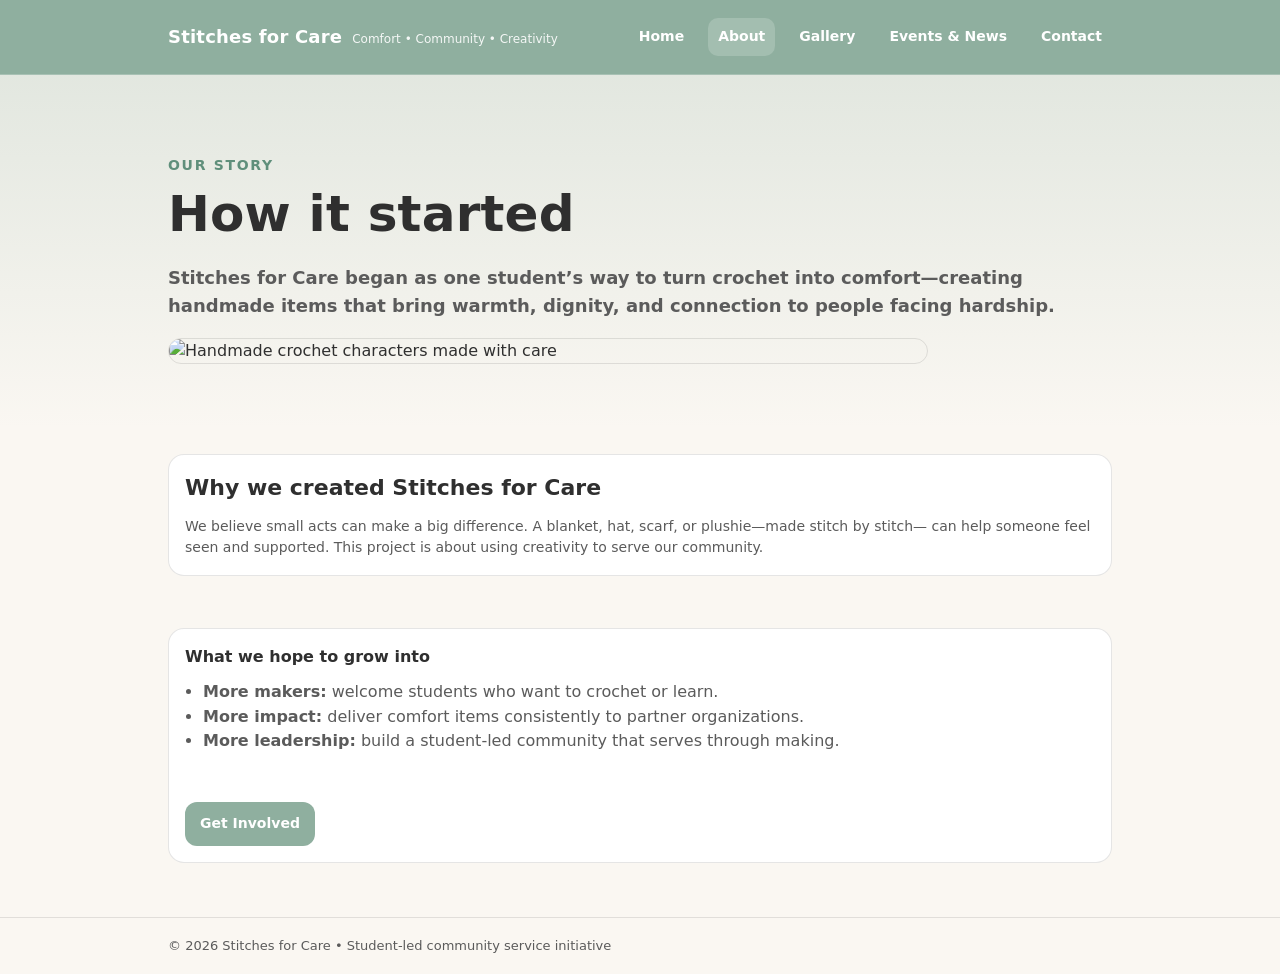
==== about.html @ 2cfb10c6 "Update about.html" ====
<!DOCTYPE html>
<html lang="en">
<head>
  <meta charset="UTF-8" />
  <meta name="viewport" content="width=device-width, initial-scale=1" />
  <title>About | Stitches for Care</title>
  <link rel="stylesheet" href="styles.css" />
</head>
<body>
  <div class="topbar">
    <div class="container">
      <div class="nav">
        <a class="brand" href="index.html">
          <strong>Stitches for Care</strong>
          <span>Comfort • Community • Creativity</span>
        </a>
        <nav class="links">
          <a href="index.html">Home</a>
          <a href="about.html" aria-current="page">About</a>
          <a href="gallery.html">Gallery</a>
          <a href="news.html">Events & News</a>
          <a href="contact.html">Contact</a>
        </nav>
      </div>
    </div>
  </div>

  <!-- Hero: same class as Home, but now with image -->
  <section class="hero heroAbout">
    <div class="container">
      <div class="kicker">Our story</div>
      <h1>How it started</h1>
      <p>
        Stitches for Care began as one student’s way to turn crochet into comfort—creating handmade items
        that bring warmth, dignity, and connection to people facing hardship.
      </p>

      <!-- Added image for About hero -->
      <div class="heroMedia">
        <img
          src="imges/about-hero.jpg"
          alt="Handmade crochet characters made with care"
          class="heroImg"
        />
      </div>
    </div>
  </section>

  <section class="section">
    <div class="container">
      <div class="card">
        <h2>Why we created Stitches for Care</h2>
        <p>
          We believe small acts can make a big difference. A blanket, hat, scarf, or plushie—made stitch by stitch—
          can help someone feel seen and supported. This project is about using creativity to serve our community.
        </p>
      </div>
    </div>
  </section>

  <section class="section">
    <div class="container">
      <div class="card">
        <h3>What we hope to grow into</h3>
        <ul class="list">
          <li><strong>More makers:</strong> welcome students who want to crochet or learn.</li>
          <li><strong>More impact:</strong> deliver comfort items consistently to partner organizations.</li>
          <li><strong>More leadership:</strong> build a student-led community that serves through making.</li>
        </ul>

        <div class="ctaRow">
          <a href="contact.html" class="btn primary">Get Involved</a>
        </div>
      </div>
    </div>
  </section>

  <footer class="footer">
    <div class="container">
      <div>© 2026 Stitches for Care • Student-led community service initiative</div>
    </div>
  </footer>
</body>
</html>
---- styles.css ----
:root{
  --bg:#FAF7F2;
  --ink:#2F2F2F;
  --muted:#5B5B5B;
  --brand:#8FAF9F;
  --brand2:#E7D7C8;
  --card:#FFFFFF;
  --line:rgba(47,47,47,.12);
}

*{box-sizing:border-box;}
html,body{margin:0;padding:0;}
body{
  font-family: system-ui, -apple-system, Segoe UI, Roboto, Arial, sans-serif;
  background:var(--bg);
  color:var(--ink);
  line-height:1.55;
}

a{color:inherit;}
.container{max-width:980px;margin:0 auto;padding:0 18px;}

.topbar{
  background:var(--brand);
  color:#fff;
  position:sticky; top:0; z-index:10;
  border-bottom:1px solid rgba(255,255,255,.22);
}
.nav{
  display:flex; align-items:center; justify-content:space-between;
  gap:14px; padding:18px 0;
}
.brand{
  display:flex; align-items:baseline; gap:10px; text-decoration:none;
}
.brand strong{font-size:18px; letter-spacing:.2px;}
.brand span{font-size:12px; opacity:.9;}
.links{display:flex; gap:14px; flex-wrap:wrap;}
.links a{
  color:#fff; text-decoration:none; font-weight:600; font-size:14px;
  padding:8px 10px; border-radius:10px;
}
.links a[aria-current="page"], .links a:hover{
  background:rgba(255,255,255,.18);
}

.hero{
  padding:80px 0 64px;
  background: linear-gradient(180deg, rgba(143,175,159,.22), rgba(250,247,242,0));
}
.hero h1{margin:0 0 10px; font-size:50px; letter-spacing:.2px;}
.hero p{margin:0; color:var(--muted); font-weight:700; font-size:18px;}
.hero .ctaRow{margin-top:18px; display:flex; gap:12px; flex-wrap:wrap;}
.btn{
  display:inline-block; text-decoration:none;
  padding:10px 14px; border-radius:12px;
  border:1px solid var(--line);
  background:#fff; font-weight:700; font-size:14px;
}
.btn.primary{
  background:var(--brand);
  color:#fff; border-color:rgba(255,255,255,.0);
}
.btn:hover{transform:translateY(-1px); transition:.12s ease;}

.section{padding:26px 0;}
.section h2{margin:0 0 10px; font-size:22px;}
.section p{margin:0 0 10px; color:var(--muted);}
.ctaRow {margin-top: 48px !important;} 
.cardGrid{
  display:grid; gap:14px;
  grid-template-columns: repeat(12, 1fr);
}
.card{
  background:var(--card);
  border:1px solid var(--line);
  border-radius:16px;
  padding:16px;
}
.card h3{margin:0 0 6px; font-size:16px;}
.card p{margin:0; color:var(--muted); font-size:14px;}
.span4{grid-column: span 4;}
.span6{grid-column: span 6;}
.span12{grid-column: span 12;}

.badge{
  display:inline-block;
  padding:5px 10px;
  border-radius:999px;
  background:rgba(143,175,159,.18);
  border:1px solid rgba(143,175,159,.35);
  font-size:12px; font-weight:700; color:#2d4c3f;
}

.galleryGrid{
  display:grid; gap:14px;
  grid-template-columns: repeat(12, 1fr);
}
.ph{
  grid-column: span 4;
  aspect-ratio: 4 / 3;
  border-radius:16px;
  border:1px solid var(--line);
  background:
    linear-gradient(135deg, rgba(143,175,159,.35), rgba(231,215,200,.55));
  display:flex; align-items:center; justify-content:center;
  color:#2d4c3f; font-weight:800;
}

.list{
  margin:10px 0 0;
  padding-left:18px;
  color:var(--muted);
}
.kicker{color:#5f8f7b; font-weight:700; font-size:14px; letter-spacing:.12em; text-transform:uppercase;}

.footer{
  margin-top:28px;
  border-top:1px solid var(--line);
  padding:18px 0;
  color:var(--muted);
  font-size:13px;
}

.form{
  display:grid; gap:12px; max-width:640px;
}
label{font-weight:700; font-size:13px;}
input, textarea{
  width:100%;
  padding:10px 12px;
  border-radius:12px;
  border:1px solid var(--line);
  background:#fff;
  font:inherit;
}
textarea{min-height:140px; resize:vertical;}
.note{font-size:13px; color:var(--muted);}

@media (max-width: 820px){
  .hero h1{font-size:30px;}
  .span4{grid-column: span 12;}
  .span6{grid-column: span 12;}
  .ph{grid-column: span 6;}
}
@media (max-width: 520px){
  .ph{grid-column: span 12;}
  .links a{padding:8px 8px;}
}

/* Hero image (optional): add an image file at images/hero.jpg and it will show automatically */
.hero.hasImage{
  background:
    linear-gradient(180deg, rgba(47,47,47,.25), rgba(250,247,242,0) 70%),
    url("images/hero.jpg");
  background-size: cover;
  background-position: center;
  color:#fff;
}
.hero.hasImage p{color:rgba(255,255,255,.92);}
.hero.hasImage .kicker{color:rgba(255,255,255,.92);}

.heroAbout .heroMedia{
  margin-top: 18px;
}

.heroAbout .heroImg{
  width: 100%;
  max-width: 760px;
  height: auto;
  display: block;
  border-radius: 16px;
  border: 1px solid var(--line);
}
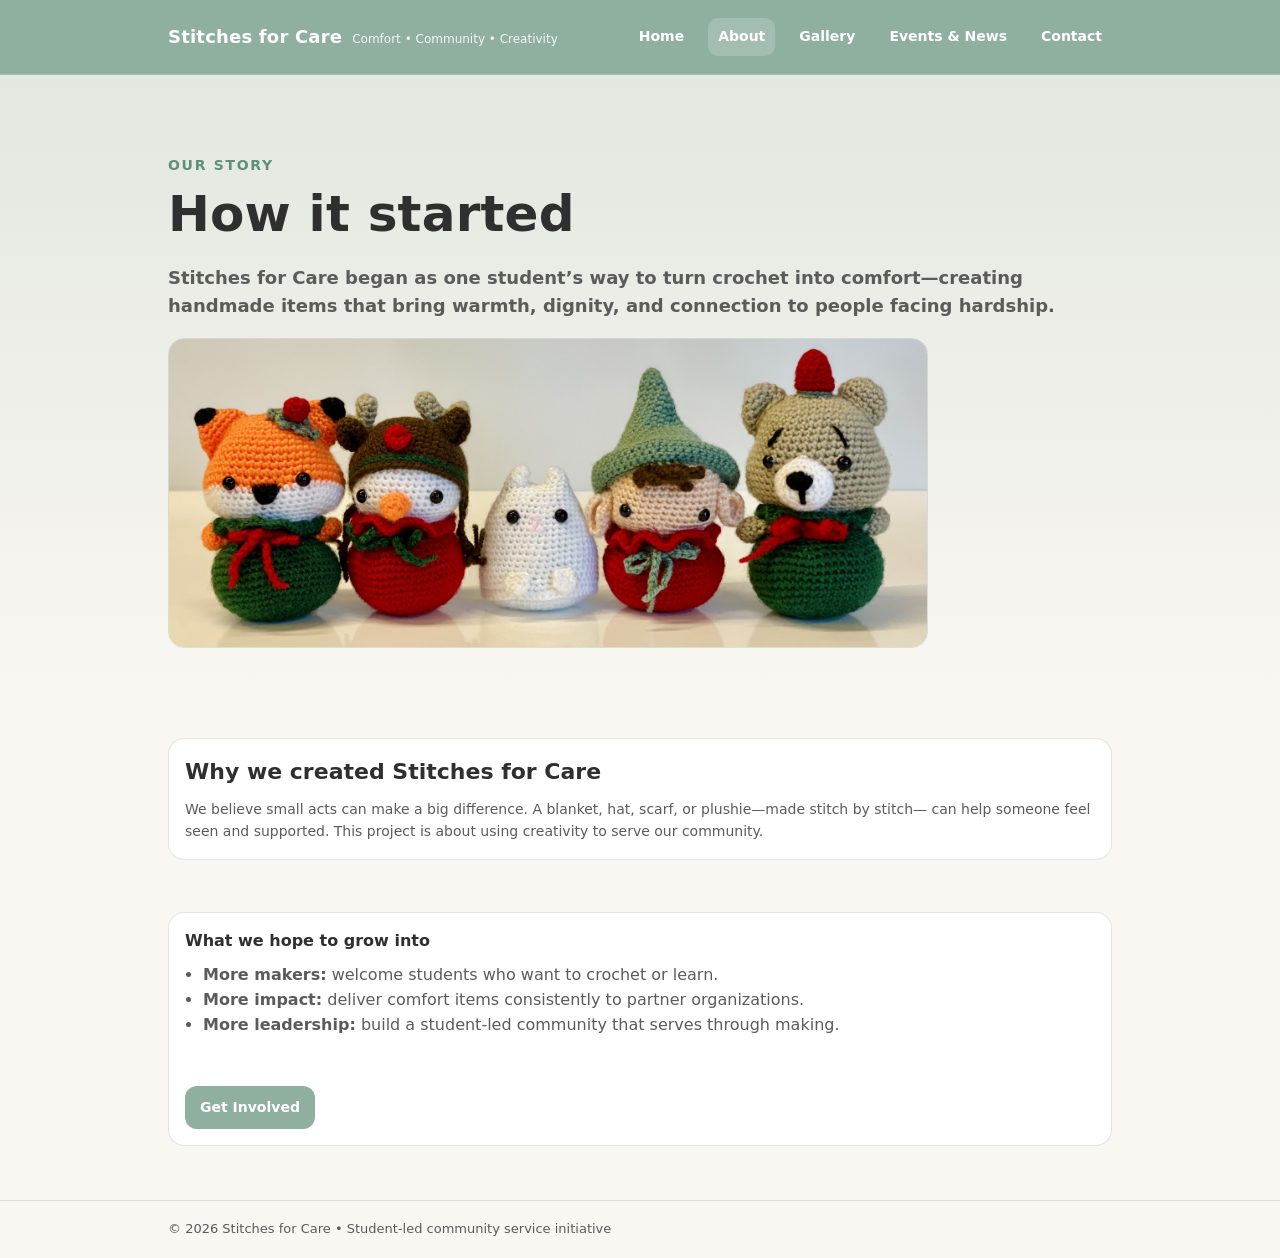
==== commit bc8dac45: "Update about.html" ====
--- a/about.html
+++ b/about.html
@@ -38,7 +38,7 @@
       <!-- Added image for About hero -->
       <div class="heroMedia">
         <img
-          src="imges/about-hero.jpg"
+          src="images/about-hero.jpg"
           alt="Handmade crochet characters made with care"
           class="heroImg"
         />
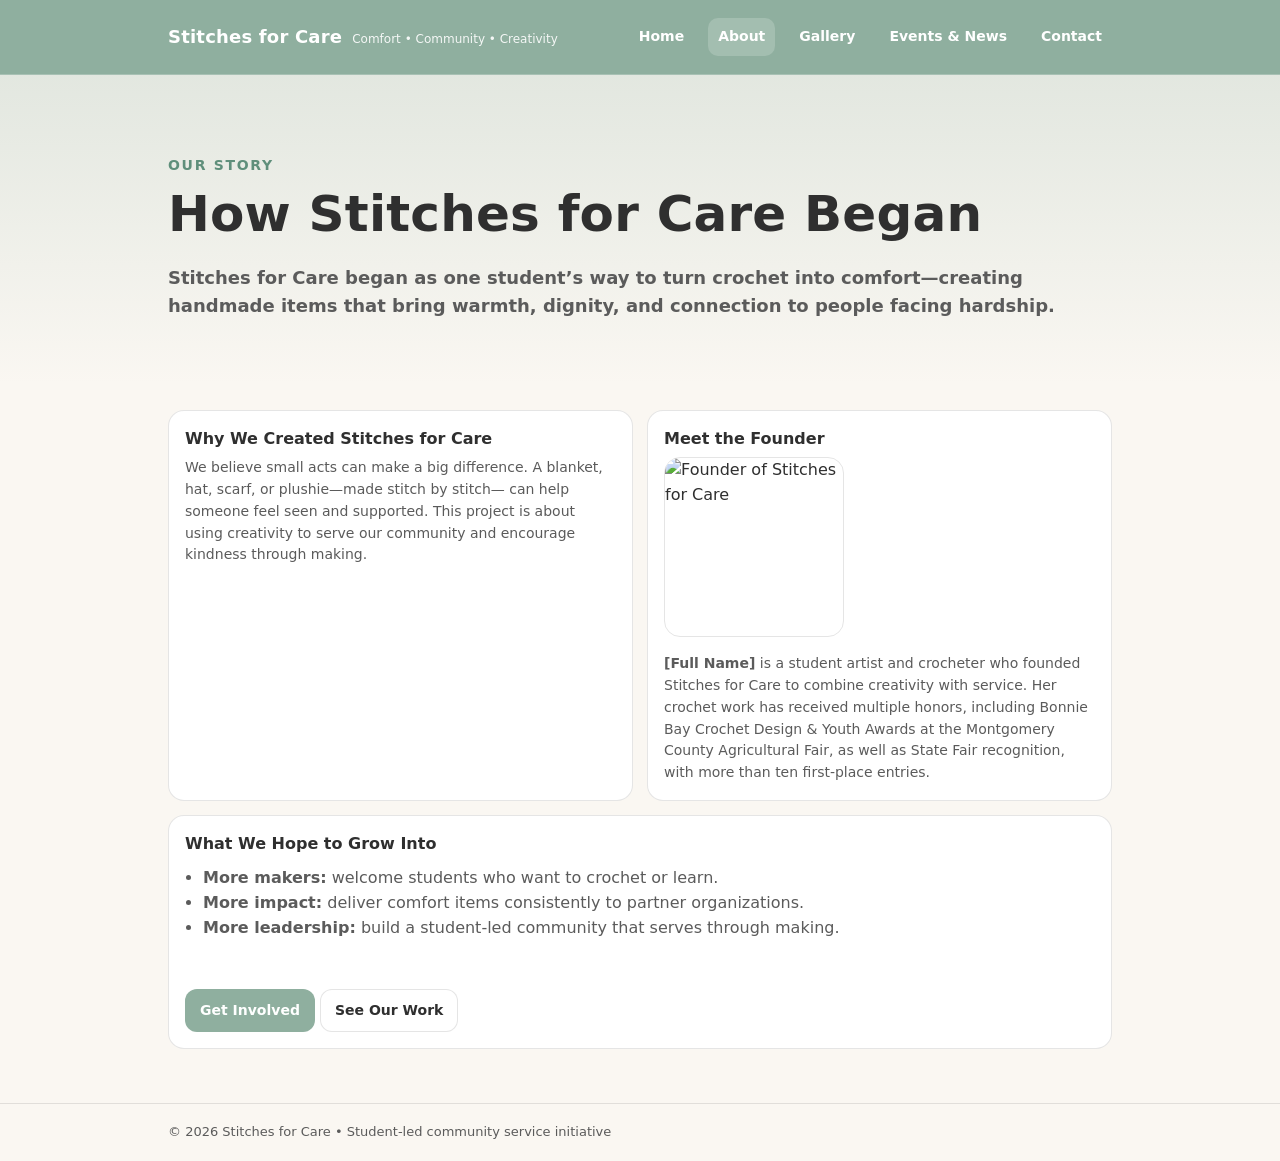
==== commit 66235988: "Update about.html" ====
--- a/about.html
+++ b/about.html
@@ -7,6 +7,8 @@
   <link rel="stylesheet" href="styles.css" />
 </head>
 <body>
+
+  <!-- Topbar (same as Home) -->
   <div class="topbar">
     <div class="container">
       <div class="nav">
@@ -25,61 +27,85 @@
     </div>
   </div>
 
-  <!-- Hero: same class as Home, but now with image -->
-  <section class="hero heroAbout">
+  <!-- Hero (text-first, consistent with Home) -->
+  <section class="hero">
     <div class="container">
       <div class="kicker">Our story</div>
-      <h1>How it started</h1>
+      <h1>How Stitches for Care Began</h1>
       <p>
         Stitches for Care began as one student’s way to turn crochet into comfort—creating handmade items
         that bring warmth, dignity, and connection to people facing hardship.
       </p>
+    </div>
+  </section>
 
-      <!-- Added image for About hero -->
-      <div class="heroMedia">
-        <img
-          src="images/about-hero.jpg"
-          alt="Handmade crochet characters made with care"
-          class="heroImg"
-        />
+  <!-- Story + Founder section -->
+  <section class="section">
+    <div class="container">
+      <div class="cardGrid">
+
+        <!-- Story -->
+        <div class="card span6">
+          <h3>Why We Created Stitches for Care</h3>
+          <p>
+            We believe small acts can make a big difference. A blanket, hat, scarf, or plushie—made stitch by stitch—
+            can help someone feel seen and supported. This project is about using creativity to serve our community
+            and encourage kindness through making.
+          </p>
+        </div>
+
+        <!-- Founder -->
+        <div class="card span6">
+          <h3>Meet the Founder</h3>
+
+          <div style="display:flex; gap:16px; align-items:flex-start; flex-wrap:wrap;">
+            <img
+              src="images/founder.jpg"
+              alt="Founder of Stitches for Care"
+              style="
+                width:180px;
+                aspect-ratio:1/1;
+                object-fit:cover;
+                border-radius:16px;
+                border:1px solid var(--line);
+                flex-shrink:0;
+              "
+            />
+
+            <p>
+              <strong>[Full Name]</strong> is a student artist and crocheter who founded Stitches for Care to
+              combine creativity with service. Her crochet work has received multiple honors, including
+              Bonnie Bay Crochet Design & Youth Awards at the Montgomery County Agricultural Fair, as well as
+              State Fair recognition, with more than ten first-place entries.
+            </p>
+          </div>
+        </div>
+
+        <!-- Vision -->
+        <div class="card span12">
+          <h3>What We Hope to Grow Into</h3>
+          <ul class="list">
+            <li><strong>More makers:</strong> welcome students who want to crochet or learn.</li>
+            <li><strong>More impact:</strong> deliver comfort items consistently to partner organizations.</li>
+            <li><strong>More leadership:</strong> build a student-led community that serves through making.</li>
+          </ul>
+
+          <div class="ctaRow">
+            <a href="contact.html" class="btn primary">Get Involved</a>
+            <a href="gallery.html" class="btn">See Our Work</a>
+          </div>
+        </div>
+
       </div>
     </div>
   </section>
 
-  <section class="section">
-    <div class="container">
-      <div class="card">
-        <h2>Why we created Stitches for Care</h2>
-        <p>
-          We believe small acts can make a big difference. A blanket, hat, scarf, or plushie—made stitch by stitch—
-          can help someone feel seen and supported. This project is about using creativity to serve our community.
-        </p>
-      </div>
-    </div>
-  </section>
-
-  <section class="section">
-    <div class="container">
-      <div class="card">
-        <h3>What we hope to grow into</h3>
-        <ul class="list">
-          <li><strong>More makers:</strong> welcome students who want to crochet or learn.</li>
-          <li><strong>More impact:</strong> deliver comfort items consistently to partner organizations.</li>
-          <li><strong>More leadership:</strong> build a student-led community that serves through making.</li>
-        </ul>
-
-        <div class="ctaRow">
-          <a href="contact.html" class="btn primary">Get Involved</a>
-        </div>
-      </div>
-    </div>
-  </section>
-
+  <!-- Footer -->
   <footer class="footer">
     <div class="container">
       <div>© 2026 Stitches for Care • Student-led community service initiative</div>
     </div>
   </footer>
+
 </body>
 </html>
-
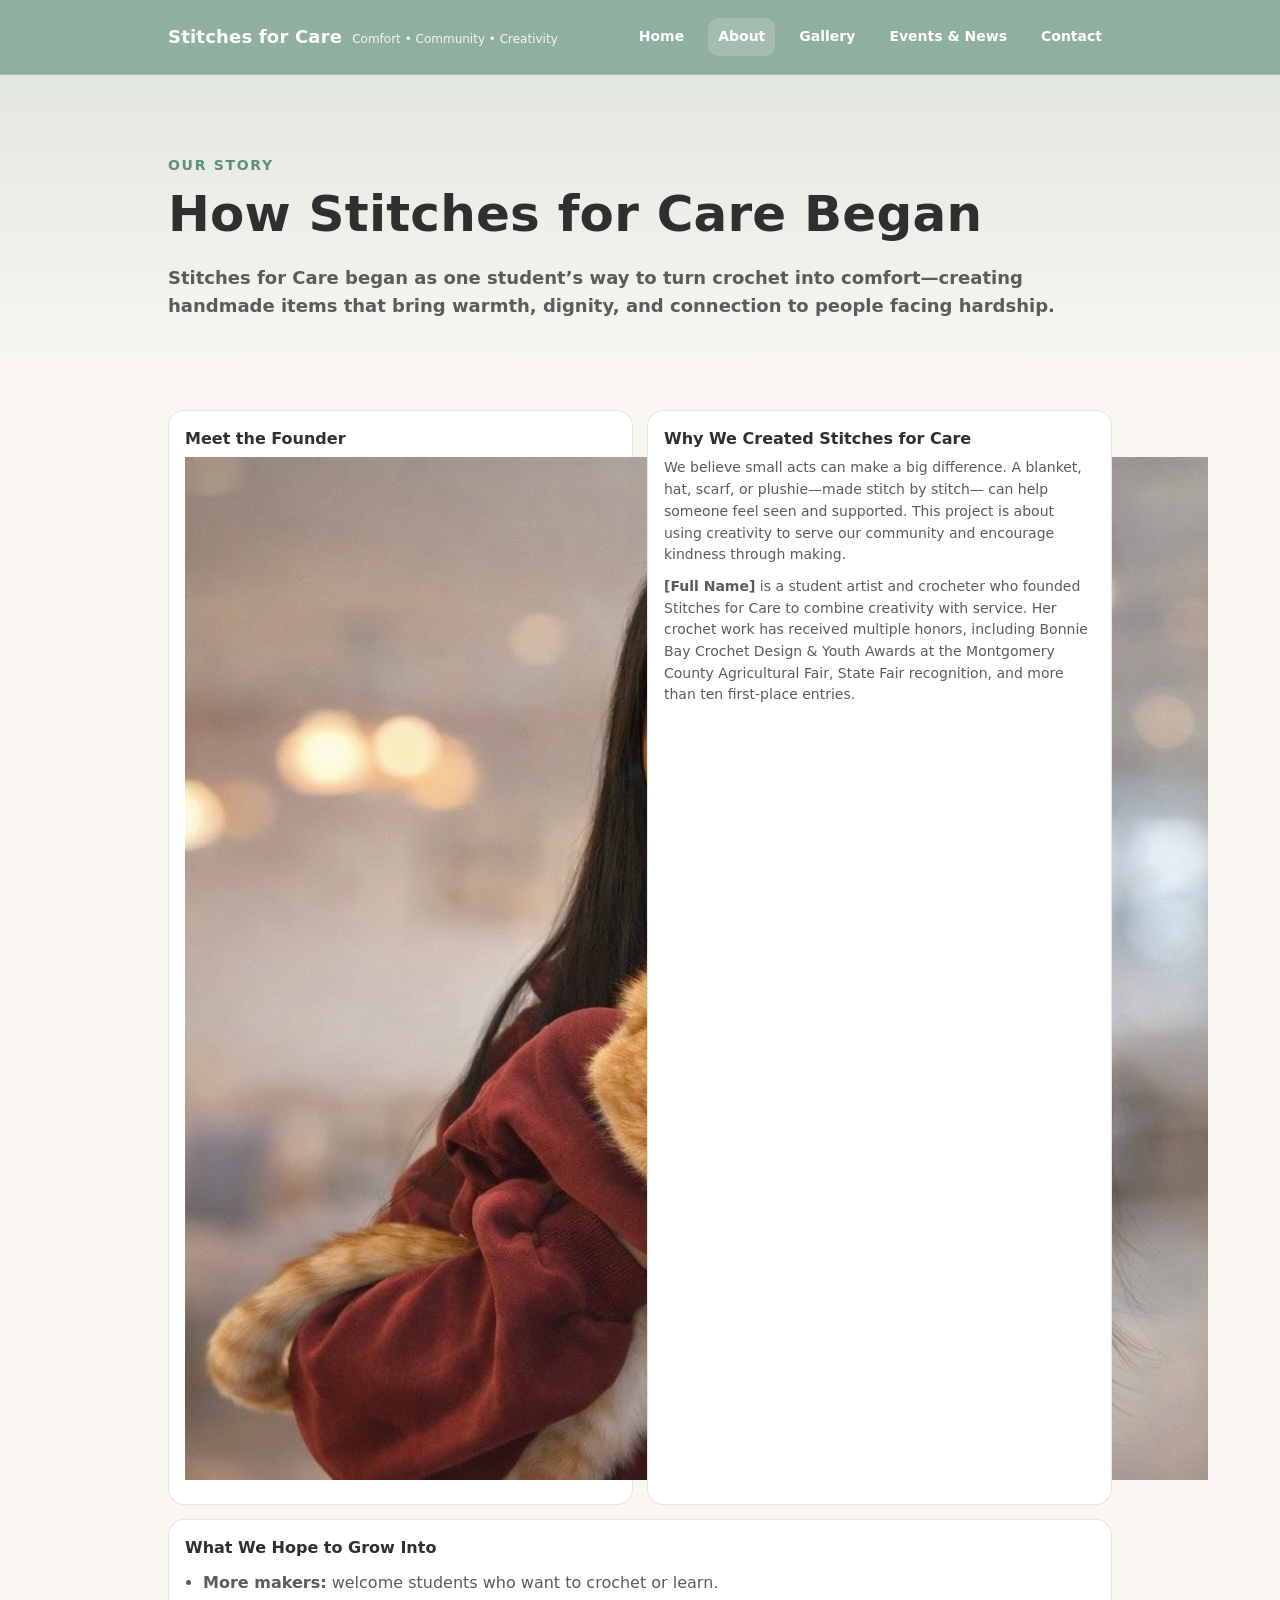
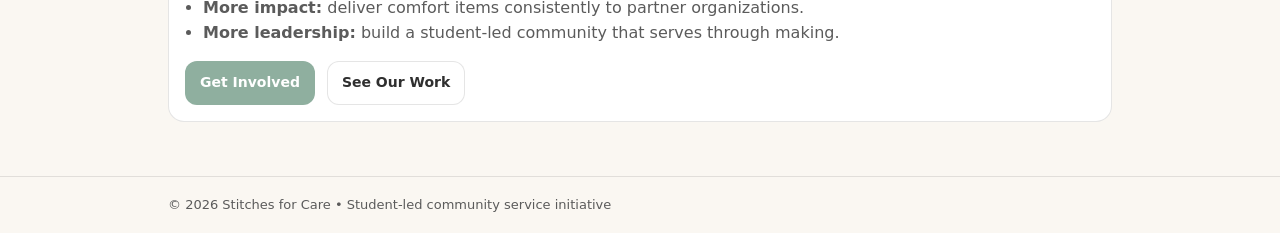
==== commit 0be62671: "Update about.html" ====
--- a/about.html
+++ b/about.html
@@ -41,45 +41,35 @@
 
   <!-- Story + Founder section -->
   <section class="section">
-    <div class="container">
-      <div class="cardGrid">
+  <div class="container">
+    <div class="cardGrid">
 
-        <!-- Story -->
-        <div class="card span6">
-          <h3>Why We Created Stitches for Care</h3>
-          <p>
-            We believe small acts can make a big difference. A blanket, hat, scarf, or plushie—made stitch by stitch—
-            can help someone feel seen and supported. This project is about using creativity to serve our community
-            and encourage kindness through making.
-          </p>
-        </div>
+      <!-- LEFT: Founder photo -->
+      <div class="card span6">
+        <h3>Meet the Founder</h3>
+        <img
+          src="images/founder.jpg"
+          alt="Founder of Stitches for Care"
+          class="founderImg"
+        />
+      </div>
 
-        <!-- Founder -->
-        <div class="card span6">
-          <h3>Meet the Founder</h3>
+      <!-- RIGHT: Story + intro combined -->
+      <div class="card span6">
+        <h3>Why We Created Stitches for Care</h3>
+        <p>
+          We believe small acts can make a big difference. A blanket, hat, scarf, or plushie—made stitch by stitch—
+          can help someone feel seen and supported. This project is about using creativity to serve our community
+          and encourage kindness through making.
+        </p>
 
-          <div style="display:flex; gap:16px; align-items:flex-start; flex-wrap:wrap;">
-            <img
-              src="images/founder.jpg"
-              alt="Founder of Stitches for Care"
-              style="
-                width:180px;
-                aspect-ratio:1/1;
-                object-fit:cover;
-                border-radius:16px;
-                border:1px solid var(--line);
-                flex-shrink:0;
-              "
-            />
-
-            <p>
-              <strong>[Full Name]</strong> is a student artist and crocheter who founded Stitches for Care to
-              combine creativity with service. Her crochet work has received multiple honors, including
-              Bonnie Bay Crochet Design & Youth Awards at the Montgomery County Agricultural Fair, as well as
-              State Fair recognition, with more than ten first-place entries.
-            </p>
-          </div>
-        </div>
+        <p style="margin-top:10px;">
+          <strong>[Full Name]</strong> is a student artist and crocheter who founded Stitches for Care to combine
+          creativity with service. Her crochet work has received multiple honors, including Bonnie Bay Crochet
+          Design & Youth Awards at the Montgomery County Agricultural Fair, State Fair recognition, and more than
+          ten first-place entries.
+        </p>
+      </div>
 
         <!-- Vision -->
         <div class="card span12">
--- a/styles.css
+++ b/styles.css
@@ -10,6 +10,7 @@
 
 *{box-sizing:border-box;}
 html,body{margin:0;padding:0;}
+
 body{
   font-family: system-ui, -apple-system, Segoe UI, Roboto, Arial, sans-serif;
   background:var(--bg);
@@ -20,6 +21,7 @@
 a{color:inherit;}
 .container{max-width:980px;margin:0 auto;padding:0 18px;}
 
+/* Top bar */
 .topbar{
   background:var(--brand);
   color:#fff;
@@ -44,111 +46,22 @@
   background:rgba(255,255,255,.18);
 }
 
+/* Hero */
 .hero{
   padding:80px 0 64px;
   background: linear-gradient(180deg, rgba(143,175,159,.22), rgba(250,247,242,0));
 }
 .hero h1{margin:0 0 10px; font-size:50px; letter-spacing:.2px;}
 .hero p{margin:0; color:var(--muted); font-weight:700; font-size:18px;}
-.hero .ctaRow{margin-top:18px; display:flex; gap:12px; flex-wrap:wrap;}
-.btn{
-  display:inline-block; text-decoration:none;
-  padding:10px 14px; border-radius:12px;
-  border:1px solid var(--line);
-  background:#fff; font-weight:700; font-size:14px;
-}
-.btn.primary{
-  background:var(--brand);
-  color:#fff; border-color:rgba(255,255,255,.0);
-}
-.btn:hover{transform:translateY(-1px); transition:.12s ease;}
-
-.section{padding:26px 0;}
-.section h2{margin:0 0 10px; font-size:22px;}
-.section p{margin:0 0 10px; color:var(--muted);}
-.ctaRow {margin-top: 48px !important;} 
-.cardGrid{
-  display:grid; gap:14px;
-  grid-template-columns: repeat(12, 1fr);
-}
-.card{
-  background:var(--card);
-  border:1px solid var(--line);
-  border-radius:16px;
-  padding:16px;
-}
-.card h3{margin:0 0 6px; font-size:16px;}
-.card p{margin:0; color:var(--muted); font-size:14px;}
-.span4{grid-column: span 4;}
-.span6{grid-column: span 6;}
-.span12{grid-column: span 12;}
-
-.badge{
-  display:inline-block;
-  padding:5px 10px;
-  border-radius:999px;
-  background:rgba(143,175,159,.18);
-  border:1px solid rgba(143,175,159,.35);
-  font-size:12px; font-weight:700; color:#2d4c3f;
-}
-
-.galleryGrid{
-  display:grid; gap:14px;
-  grid-template-columns: repeat(12, 1fr);
-}
-.ph{
-  grid-column: span 4;
-  aspect-ratio: 4 / 3;
-  border-radius:16px;
-  border:1px solid var(--line);
-  background:
-    linear-gradient(135deg, rgba(143,175,159,.35), rgba(231,215,200,.55));
-  display:flex; align-items:center; justify-content:center;
-  color:#2d4c3f; font-weight:800;
-}
-
-.list{
-  margin:10px 0 0;
-  padding-left:18px;
-  color:var(--muted);
-}
-.kicker{color:#5f8f7b; font-weight:700; font-size:14px; letter-spacing:.12em; text-transform:uppercase;}
-
-.footer{
-  margin-top:28px;
-  border-top:1px solid var(--line);
-  padding:18px 0;
-  color:var(--muted);
-  font-size:13px;
-}
-
-.form{
-  display:grid; gap:12px; max-width:640px;
-}
-label{font-weight:700; font-size:13px;}
-input, textarea{
-  width:100%;
-  padding:10px 12px;
-  border-radius:12px;
-  border:1px solid var(--line);
-  background:#fff;
-  font:inherit;
-}
-textarea{min-height:140px; resize:vertical;}
-.note{font-size:13px; color:var(--muted);}
-
-@media (max-width: 820px){
-  .hero h1{font-size:30px;}
-  .span4{grid-column: span 12;}
-  .span6{grid-column: span 12;}
-  .ph{grid-column: span 6;}
-}
-@media (max-width: 520px){
-  .ph{grid-column: span 12;}
-  .links a{padding:8px 8px;}
-}
-
-/* Hero image (optional): add an image file at images/hero.jpg and it will show automatically */
+.kicker{
+  color:#5f8f7b;
+  font-weight:700;
+  font-size:14px;
+  letter-spacing:.12em;
+  text-transform:uppercase;
+}
+
+/* Optional Home hero image background */
 .hero.hasImage{
   background:
     linear-gradient(180deg, rgba(47,47,47,.25), rgba(250,247,242,0) 70%),
@@ -160,15 +73,166 @@
 .hero.hasImage p{color:rgba(255,255,255,.92);}
 .hero.hasImage .kicker{color:rgba(255,255,255,.92);}
 
-.heroAbout .heroMedia{
-  margin-top: 18px;
-}
-
-.heroAbout .heroImg{
-  width: 100%;
-  max-width: 760px;
-  height: auto;
-  display: block;
-  border-radius: 16px;
-  border: 1px solid var(--line);
-}
+/* Sections / cards */
+.section{padding:26px 0;}
+.section h2{margin:0 0 10px; font-size:22px;}
+.section p{margin:0 0 10px; color:var(--muted);}
+
+.cardGrid{
+  display:grid; gap:14px;
+  grid-template-columns: repeat(12, 1fr);
+}
+.card{
+  background:var(--card);
+  border:1px solid var(--line);
+  border-radius:16px;
+  padding:16px;
+}
+.card h3{margin:0 0 6px; font-size:16px;}
+.card p{margin:0; color:var(--muted); font-size:14px;}
+
+.span4{grid-column: span 4;}
+.span6{grid-column: span 6;}
+.span12{grid-column: span 12;}
+
+/* Lists */
+.list{
+  margin:10px 0 0;
+  padding-left:18px;
+  color:var(--muted);
+}
+
+/* Buttons + CTA row */
+.btn{
+  display:inline-block;
+  text-decoration:none;
+  padding:10px 14px;
+  border-radius:12px;
+  border:1px solid var(--line);
+  background:#fff;
+  font-weight:700;
+  font-size:14px;
+}
+.btn.primary{
+  background:var(--brand);
+  color:#fff;
+  border-color:rgba(255,255,255,0);
+}
+.btn:hover{transform:translateY(-1px); transition:.12s ease;}
+
+.ctaRow{
+  margin-top:16px;
+  display:flex;
+  gap:12px;
+  flex-wrap:wrap;
+  align-items:center;
+}
+
+/* Badges */
+.badge{
+  display:inline-block;
+  padding:5px 10px;
+  border-radius:999px;
+  background:rgba(143,175,159,.18);
+  border:1px solid rgba(143,175,159,.35);
+  font-size:12px;
+  font-weight:700;
+  color:#2d4c3f;
+}
+
+/* Gallery placeholders */
+.galleryGrid{
+  display:grid; gap:14px;
+  grid-template-columns: repeat(12, 1fr);
+}
+.ph{
+  grid-column: span 4;
+  aspect-ratio: 4 / 3;
+  border-radius:16px;
+  border:1px solid var(--line);
+  background:
+    linear-gradient(135deg, rgba(143,175,159,.35), rgba(231,215,200,.55));
+  display:flex; align-items:center; justify-content:center;
+  color:#2d4c3f; font-weight:800;
+}
+
+/* Footer */
+.footer{
+  margin-top:28px;
+  border-top:1px solid var(--line);
+  padding:18px 0;
+  color:var(--muted);
+  font-size:13px;
+}
+
+/* Forms */
+.form{
+  display:grid; gap:12px; max-width:640px;
+}
+label{font-weight:700; font-size:13px;}
+input, textarea{
+  width:100%;
+  padding:10px 12px;
+  border-radius:12px;
+  border:1px solid var(--line);
+  background:#fff;
+  font:inherit;
+}
+textarea{min-height:140px; resize:vertical;}
+.note{font-size:13px; color:var(--muted);}
+
+/* --- About page additions (Option A layout) --- */
+
+/* Image card (About page hero image in a card) */
+.cardMedia{
+  padding:0; /* image controls spacing */
+  overflow:hidden;
+}
+.mediaImg{
+  width:100%;
+  height:auto;
+  display:block;
+}
+
+/* Founder layout: text + square photo */
+.founderRow{
+  display:grid;
+  grid-template-columns: 1fr 220px;
+  gap:14px;
+  align-items:start;
+}
+.founderPhoto{
+  width:220px;
+  aspect-ratio: 1 / 1;
+  border-radius:16px;
+  border:1px solid var(--line);
+  overflow:hidden;
+  background:#fff;
+}
+.founderPhoto img{
+  width:100%;
+  height:100%;
+  object-fit:cover;
+  display:block;
+}
+
+/* Responsive */
+@media (max-width: 820px){
+  .hero h1{font-size:30px;}
+  .span4{grid-column: span 12;}
+  .span6{grid-column: span 12;}
+  .ph{grid-column: span 6;}
+
+  .founderRow{
+    grid-template-columns: 1fr;
+  }
+  .founderPhoto{
+    width:100%;
+    max-width:320px;
+  }
+}
+
+@media (max-width: 520px){
+  .ph{grid-column: span 12;}
+  .links a{padding:8px 8px;}
+}
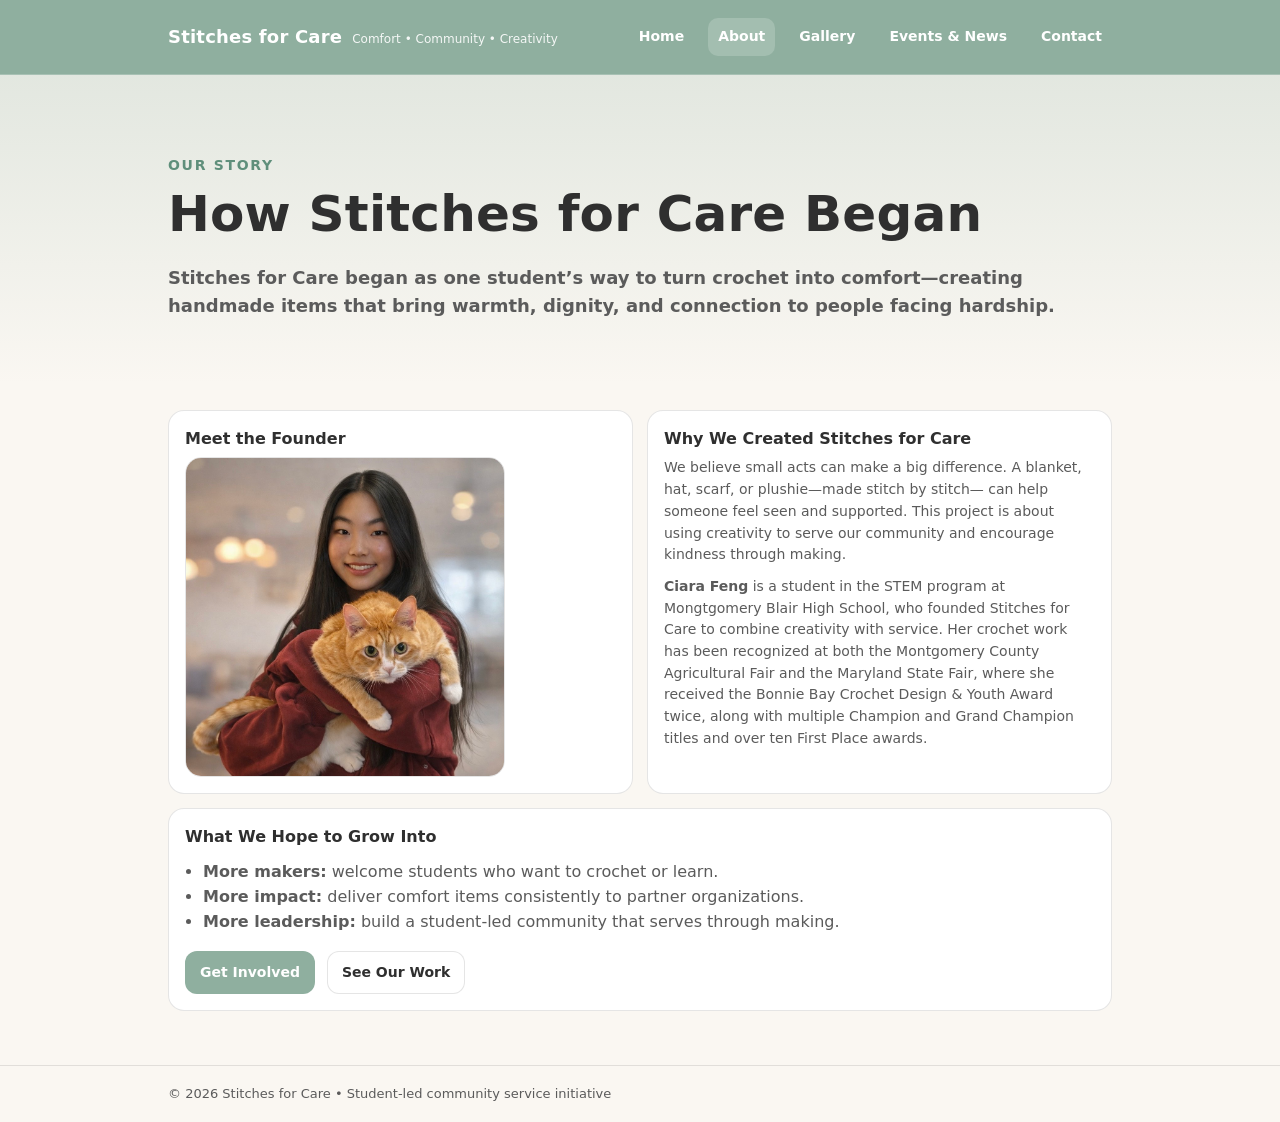
==== commit ff8865b9: "Update about.html" ====
--- a/about.html
+++ b/about.html
@@ -64,10 +64,10 @@
         </p>
 
         <p style="margin-top:10px;">
-          <strong>[Full Name]</strong> is a student artist and crocheter who founded Stitches for Care to combine
-          creativity with service. Her crochet work has received multiple honors, including Bonnie Bay Crochet
-          Design & Youth Awards at the Montgomery County Agricultural Fair, State Fair recognition, and more than
-          ten first-place entries.
+          <strong>Ciara Feng</strong> is a student in the STEM program at Mongtgomery Blair High School, who founded Stitches for Care to combine
+          creativity with service. Her crochet work has been recognized at both the Montgomery County Agricultural Fair and the Maryland State Fair, 
+          where she received the Bonnie Bay Crochet Design & Youth Award twice, along with multiple Champion and Grand Champion titles and over ten First Place awards.
+          
         </p>
       </div>
 
--- a/styles.css
+++ b/styles.css
@@ -197,23 +197,9 @@
 /* Founder layout: text + square photo */
 .founderRow{
   display:grid;
-  grid-template-columns: 1fr 220px;
-  gap:14px;
+  grid-template-columns: 1fr 320px;
+  gap:18px;
   align-items:start;
-}
-.founderPhoto{
-  width:220px;
-  aspect-ratio: 1 / 1;
-  border-radius:16px;
-  border:1px solid var(--line);
-  overflow:hidden;
-  background:#fff;
-}
-.founderPhoto img{
-  width:100%;
-  height:100%;
-  object-fit:cover;
-  display:block;
 }
 
 /* Responsive */
@@ -226,13 +212,18 @@
   .founderRow{
     grid-template-columns: 1fr;
   }
-  .founderPhoto{
-    width:100%;
-    max-width:320px;
-  }
 }
 
 @media (max-width: 520px){
   .ph{grid-column: span 12;}
   .links a{padding:8px 8px;}
 }
+
+.founderImg{
+  width:320px;
+  aspect-ratio: 1 / 1;
+  object-fit:cover;
+  border-radius:16px;
+  border:1px solid var(--line);
+  display:block;
+}
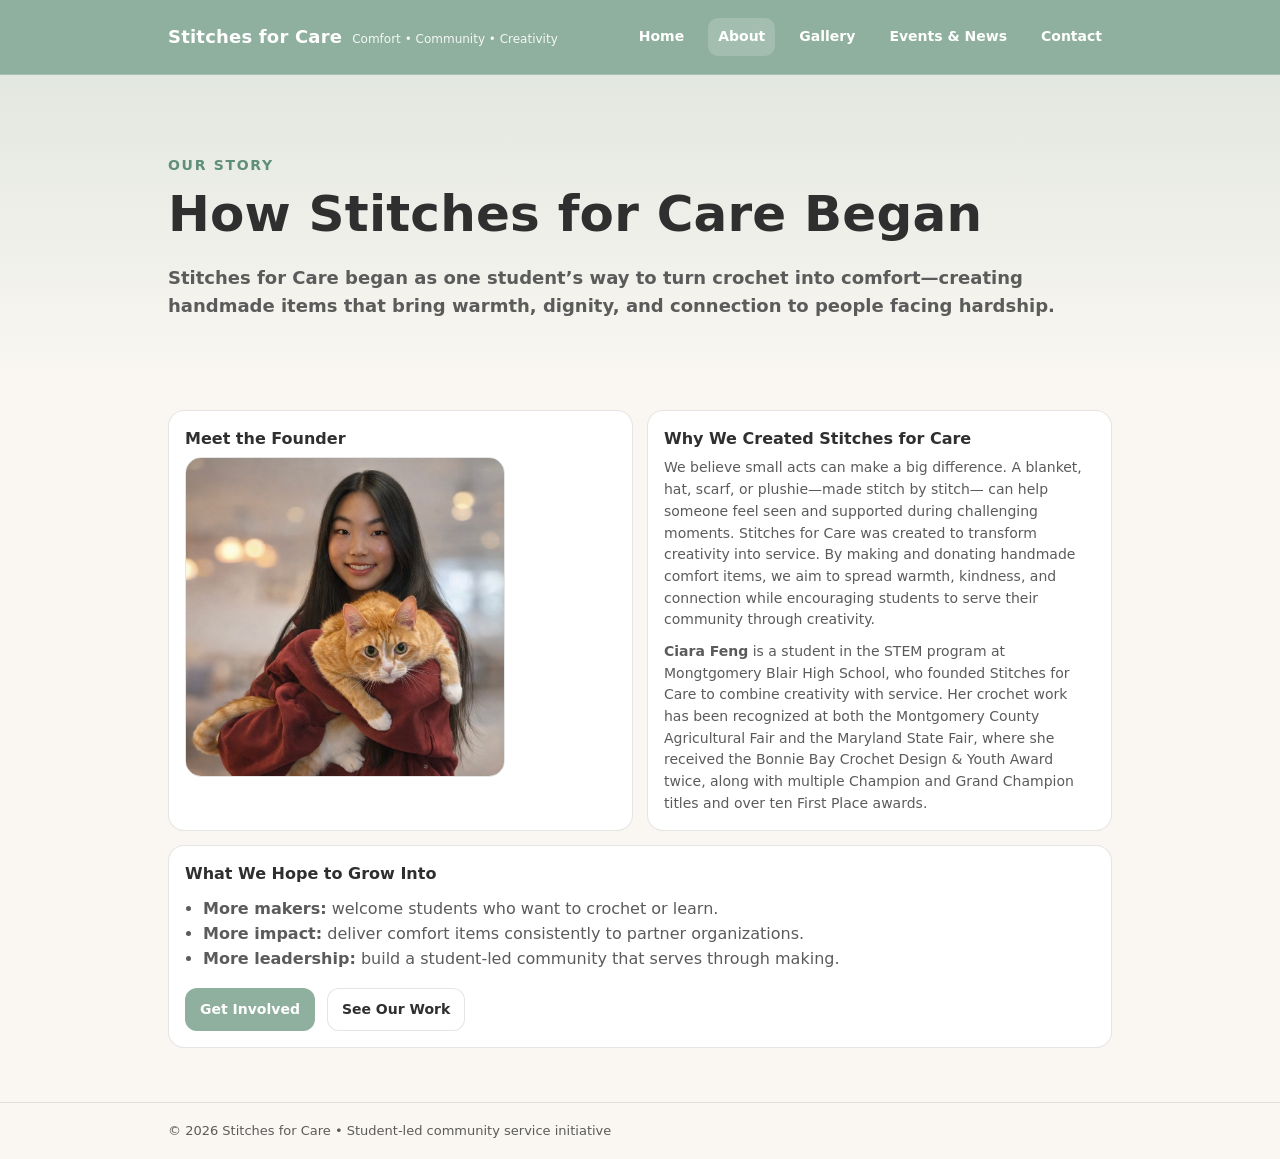
==== commit d117e846: "Update about.html" ====
--- a/about.html
+++ b/about.html
@@ -59,15 +59,14 @@
         <h3>Why We Created Stitches for Care</h3>
         <p>
           We believe small acts can make a big difference. A blanket, hat, scarf, or plushie—made stitch by stitch—
-          can help someone feel seen and supported. This project is about using creativity to serve our community
-          and encourage kindness through making.
+          can help someone feel seen and supported during challenging moments. Stitches for Care was created to transform 
+          creativity into service. By making and donating handmade comfort items, we aim to spread warmth, kindness, and connection while encouraging students to serve their community through creativity.
         </p>
 
         <p style="margin-top:10px;">
           <strong>Ciara Feng</strong> is a student in the STEM program at Mongtgomery Blair High School, who founded Stitches for Care to combine
           creativity with service. Her crochet work has been recognized at both the Montgomery County Agricultural Fair and the Maryland State Fair, 
-          where she received the Bonnie Bay Crochet Design & Youth Award twice, along with multiple Champion and Grand Champion titles and over ten First Place awards.
-          
+          where she received the Bonnie Bay Crochet Design & Youth Award twice, along with multiple Champion and Grand Champion titles and over ten First Place awards. 
         </p>
       </div>
 
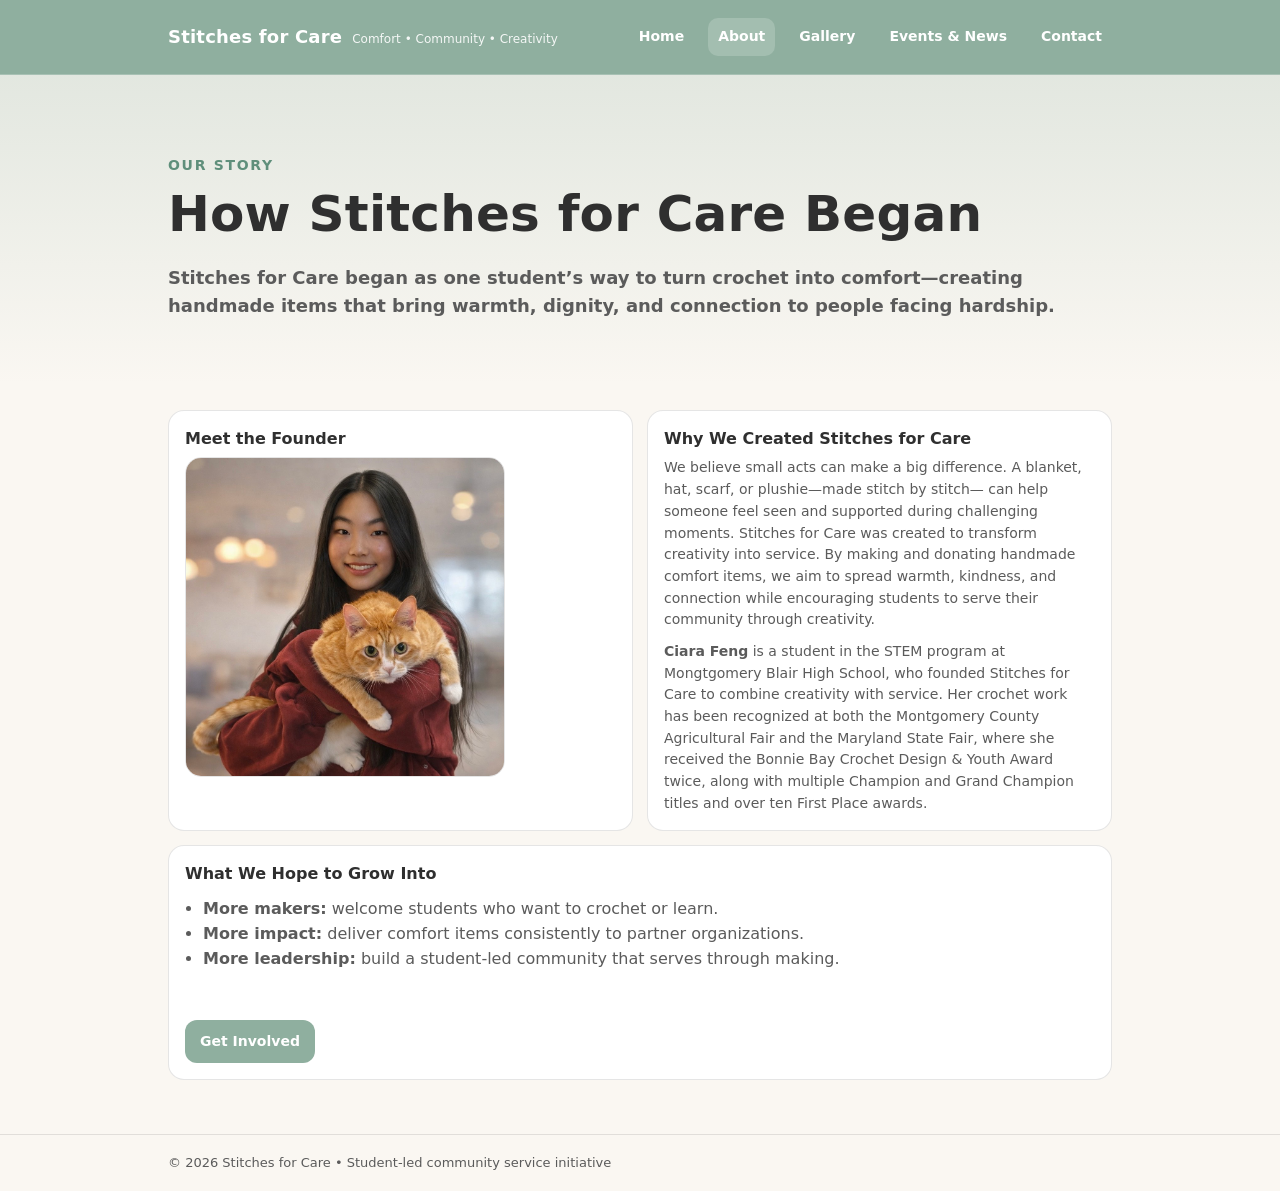
==== commit e487dbe7: "Update about.html" ====
--- a/about.html
+++ b/about.html
@@ -79,9 +79,8 @@
             <li><strong>More leadership:</strong> build a student-led community that serves through making.</li>
           </ul>
 
-          <div class="ctaRow">
+          <div class="span12 ctaRow">
             <a href="contact.html" class="btn primary">Get Involved</a>
-            <a href="gallery.html" class="btn">See Our Work</a>
           </div>
         </div>
 
--- a/styles.css
+++ b/styles.css
@@ -121,7 +121,7 @@
 .btn:hover{transform:translateY(-1px); transition:.12s ease;}
 
 .ctaRow{
-  margin-top:16px;
+  margin-top:48px;
   display:flex;
   gap:12px;
   flex-wrap:wrap;
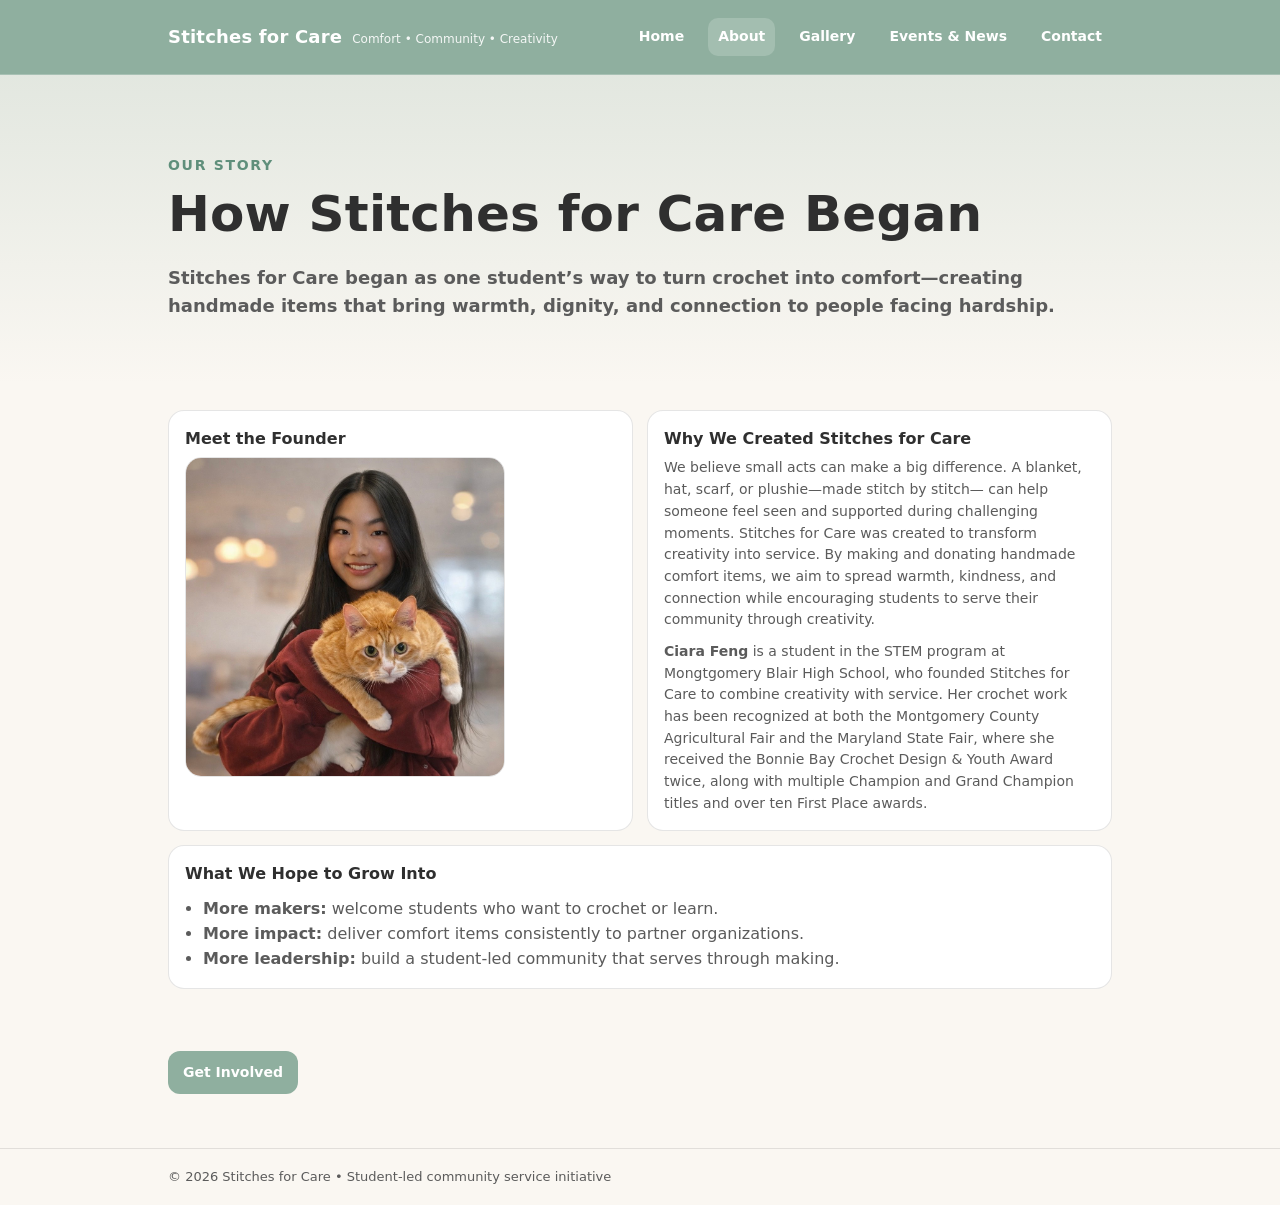
==== commit 12d558e0: "Update about.html" ====
--- a/about.html
+++ b/about.html
@@ -78,11 +78,11 @@
             <li><strong>More impact:</strong> deliver comfort items consistently to partner organizations.</li>
             <li><strong>More leadership:</strong> build a student-led community that serves through making.</li>
           </ul>
+        </div>
 
           <div class="span12 ctaRow">
             <a href="contact.html" class="btn primary">Get Involved</a>
           </div>
-        </div>
 
       </div>
     </div>
